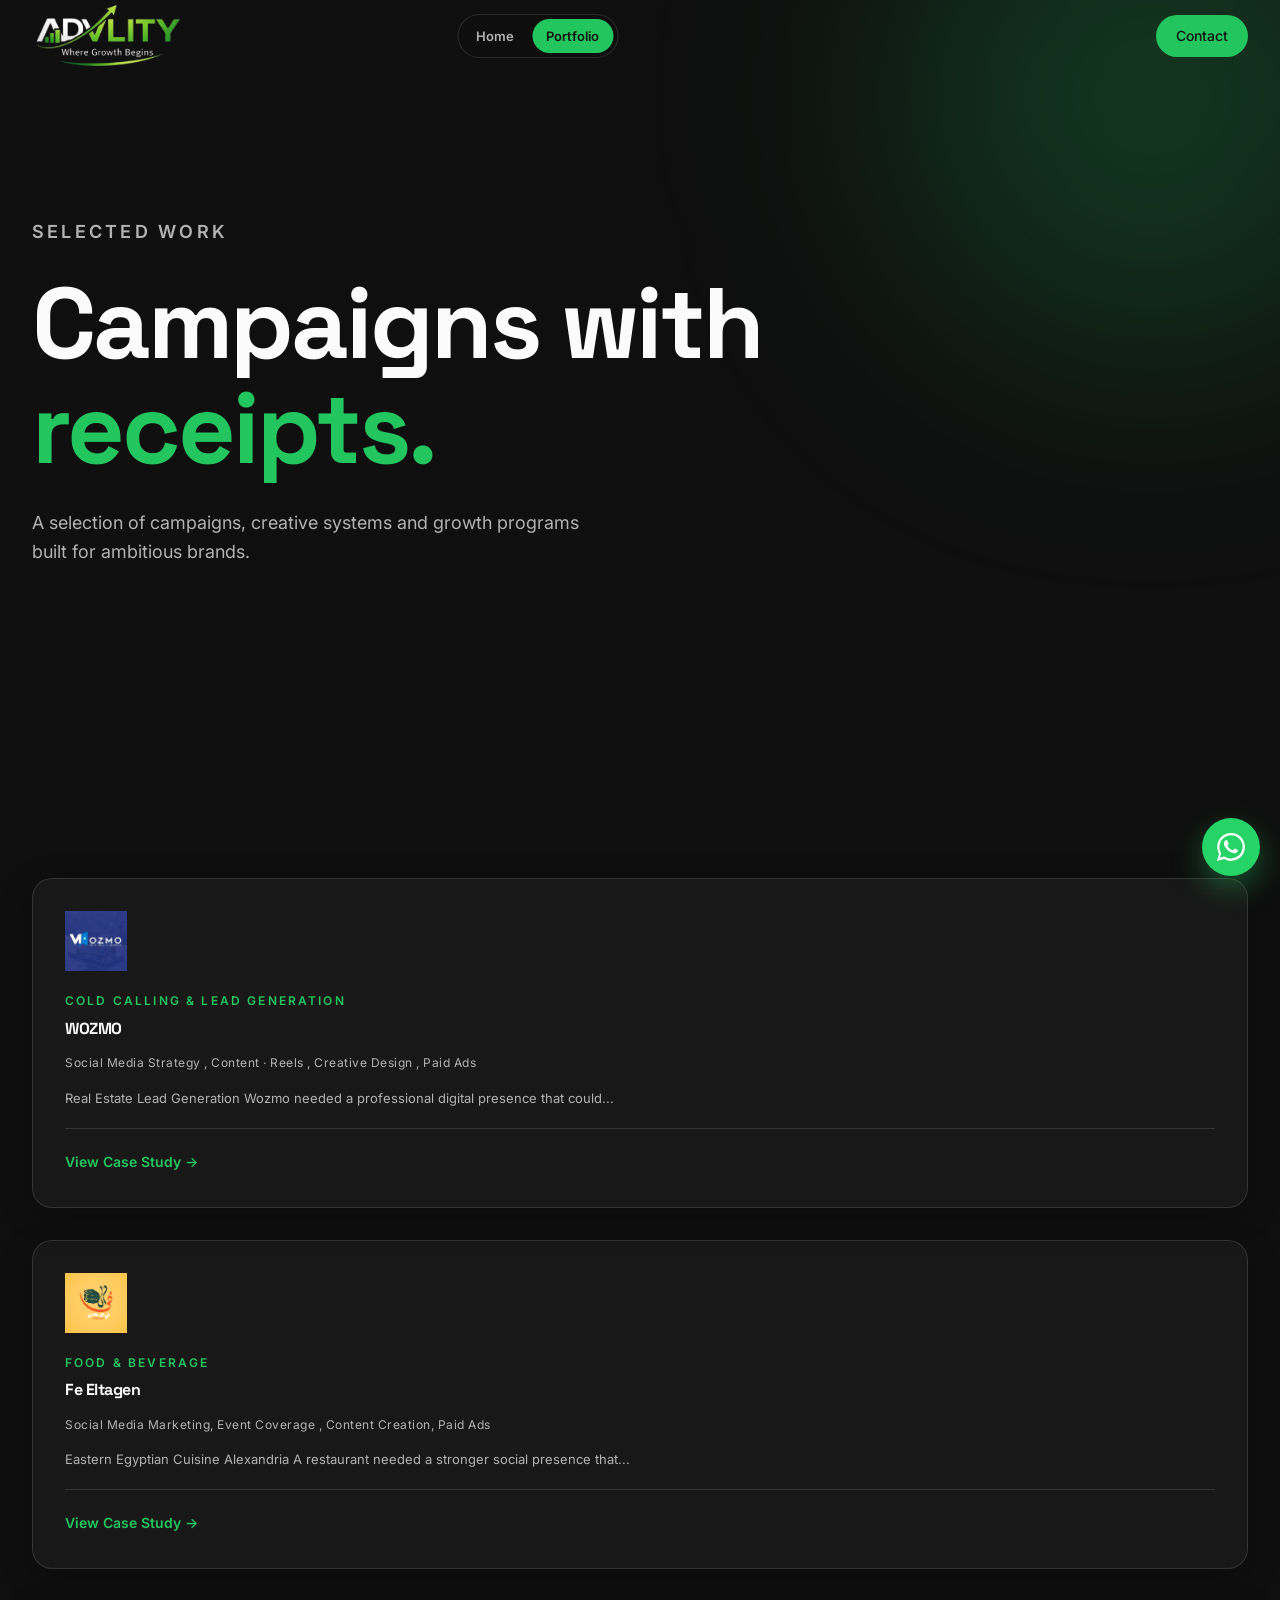
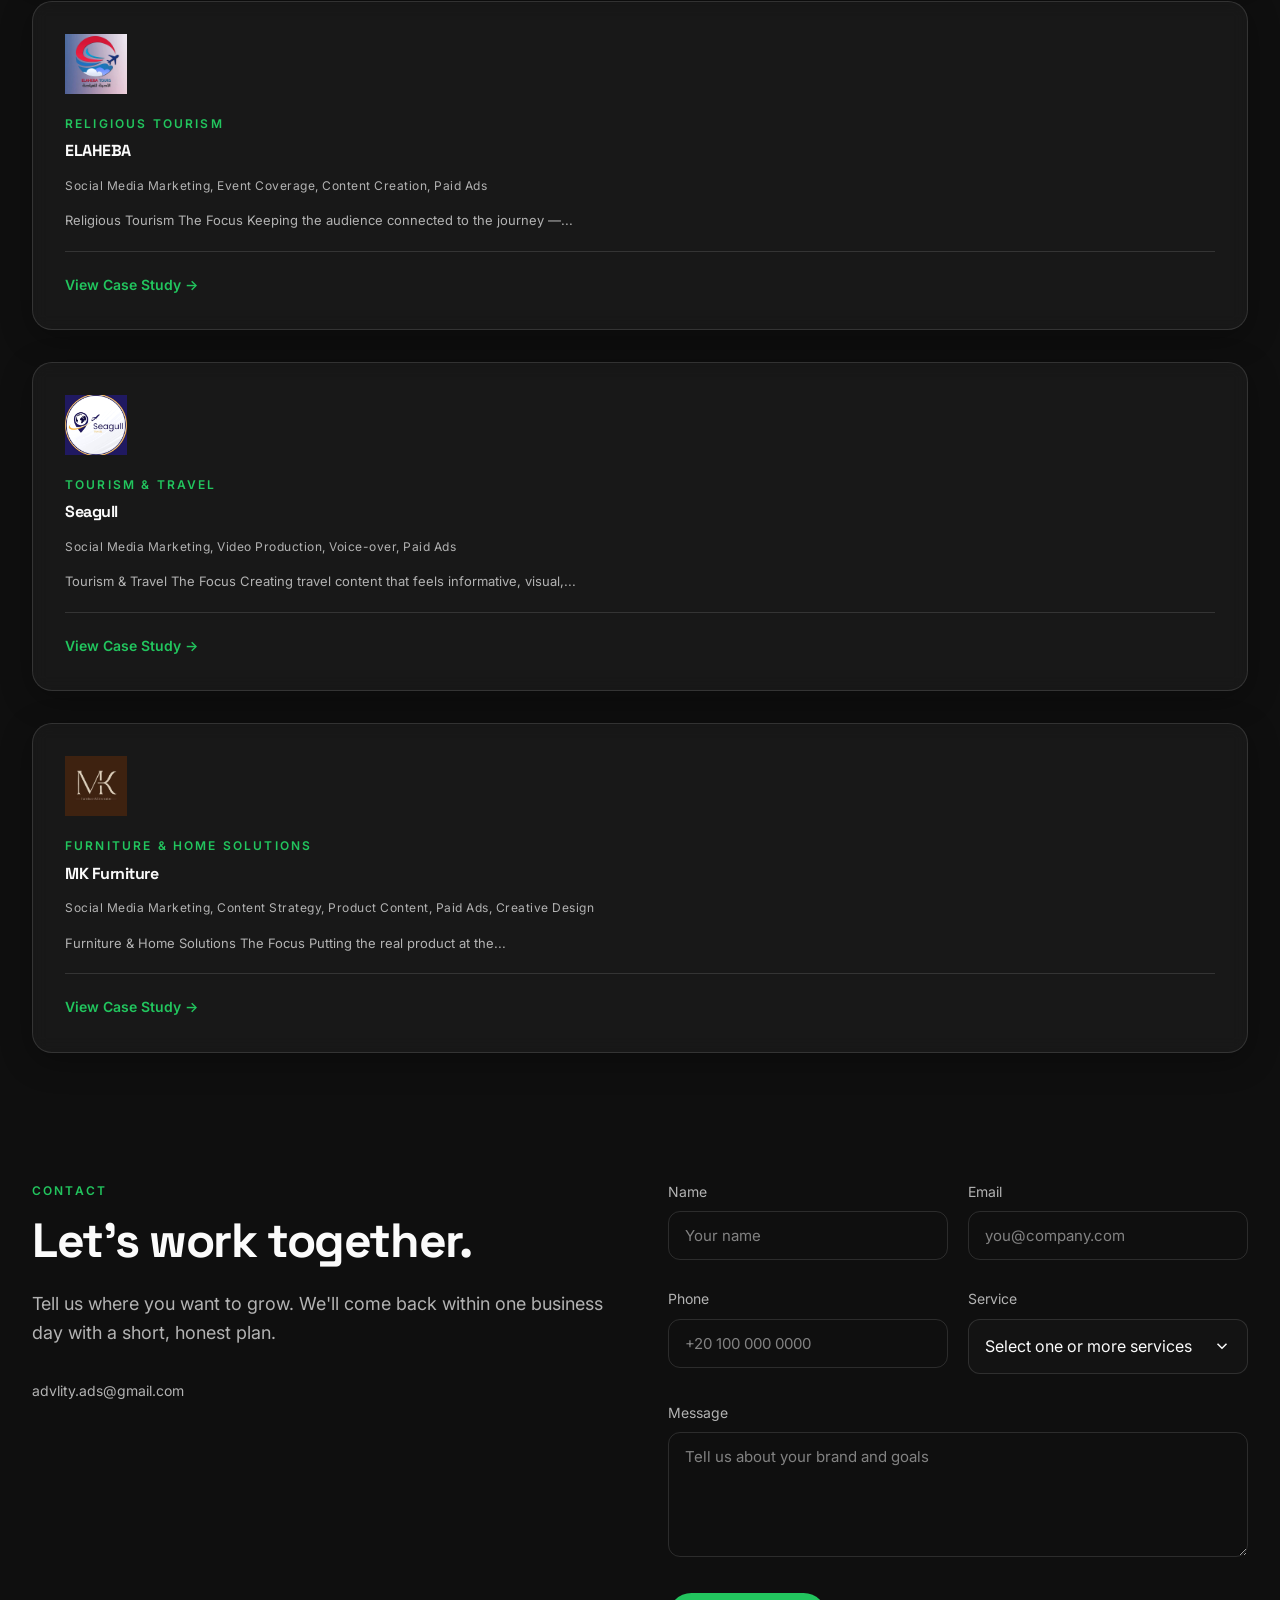
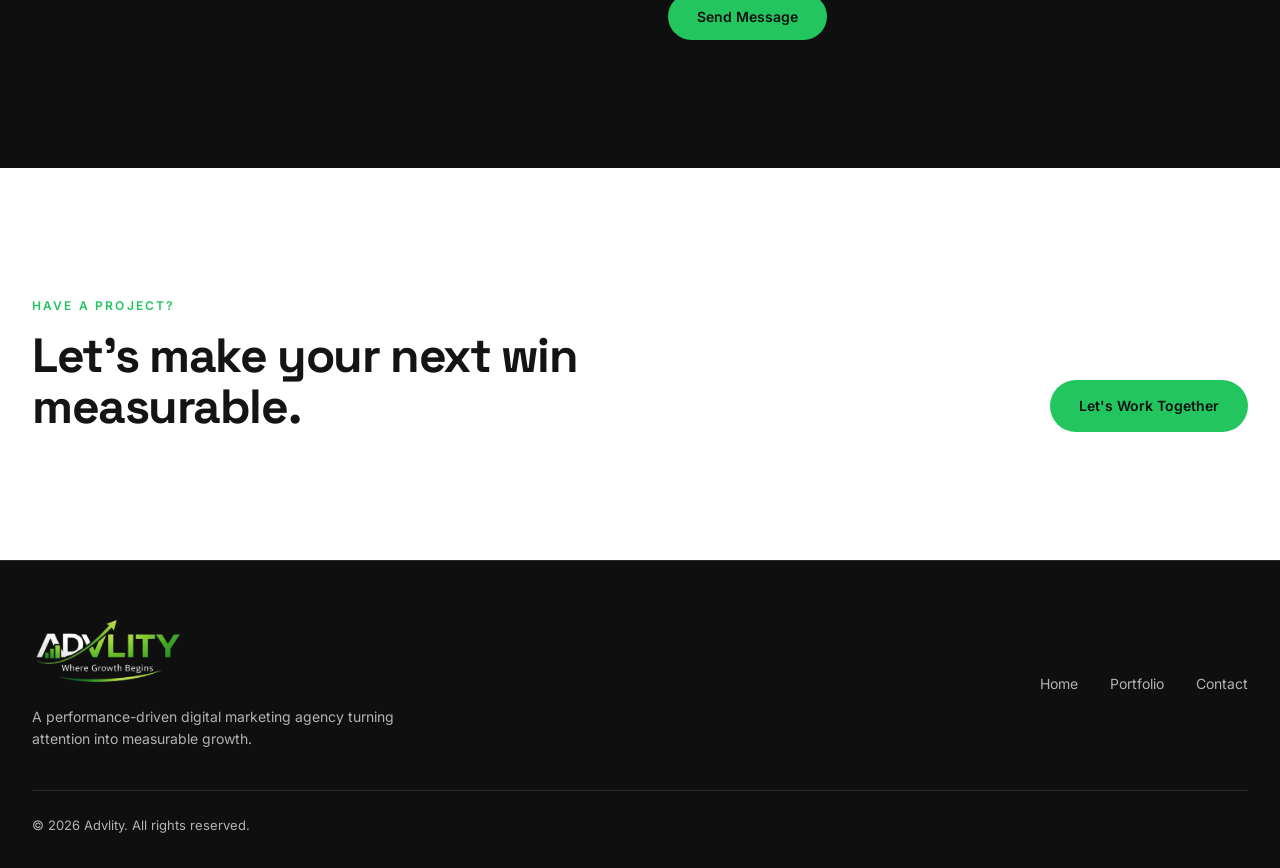
==== portfolio.html @ bb8b5048 "Upload website" ====
<!DOCTYPE html>
<html lang="en">
<head>
<meta charset="UTF-8" />
<meta name="viewport" content="width=device-width, initial-scale=1" />
<title>Portfolio — Advlity</title>
<meta name="description" content="Selected digital marketing campaigns and growth work from Advlity." />
<link rel="icon" type="image/png" href="Advlity-browser-icon.png" />
<link rel="preconnect" href="https://fonts.googleapis.com" />
<link rel="preconnect" href="https://fonts.gstatic.com" crossorigin />
<link href="https://fonts.googleapis.com/css2?family=Inter:wght@400;500;600;700&family=Space+Grotesk:wght@500;600;700&display=swap" rel="stylesheet" />
<link rel="stylesheet" href="css/styles.css" />
<script src="js/meta-pixel.js" defer></script>
<script src="js/main.js" defer></script>
</head>
<body class="portfolio-page">

<header class="navbar" id="navbar">
  <div class="container nav-inner">
    <a href="index.html" class="logo" aria-label="Advlity home"><img src="Advlity.png" alt="Advlity" width="150" height="69" /></a>
    <nav class="page-switcher" aria-label="Page navigation">
      <a href="index.html">Home</a>
      <a href="portfolio.html" class="active" aria-current="page">Portfolio</a>
    </nav>
    <nav class="nav-links">
      <a href="#contact" class="nav-cta">Contact</a>
    </nav>
    <button class="nav-toggle" id="navToggle" aria-label="Open menu" aria-expanded="false">
      <svg viewBox="0 0 24 24" fill="none" stroke="currentColor" stroke-width="2" stroke-linecap="round"><path d="M3 6h18M3 12h18M3 18h18"/></svg>
    </button>
  </div>
  <div class="mobile-menu" id="mobileMenu">
    <div class="container">
      <a href="index.html">Home</a>
      <a href="portfolio.html" class="active">Portfolio</a>
      <a href="#contact">Contact</a>
    </div>
  </div>
</header>

<main>
  <section class="hero portfolio-hero">
    <div class="container">
      <p class="eyebrow rise-in">Selected Work</p>
      <h1 class="rise-in">Campaigns with <em>receipts.</em></h1>
      <p class="rise-in">A selection of campaigns, creative systems and growth programs built for ambitious brands.</p>
    </div>
  </section>

  <section class="section section-dark portfolio-work">
    <div class="container">
      <div id="caseStudyCards" class="case-study-grid">
        <!-- Case study cards rendered by JavaScript -->
      </div>
    </div>
  </section>

  <!-- Case Study Modal -->
  <div id="caseStudyModal" class="modal" aria-hidden="true" role="dialog">
    <div class="modal-overlay"></div>
    <div class="modal-container">
      <div id="modalBody" class="modal-inner">
        <!-- Case study content rendered by JavaScript -->
      </div>
    </div>
  </div>

  <!-- Image Lightbox -->
  <div id="lightbox" class="lightbox" aria-hidden="true" role="dialog">
    <div class="lightbox-overlay"></div>
    <div class="lightbox-container">
      <button class="lightbox-close" id="lightboxClose" aria-label="Close lightbox">
        <svg viewBox="0 0 24 24" fill="none" stroke="currentColor" stroke-width="2">
          <path d="M18 6L6 18M6 6l12 12"/>
        </svg>
      </button>
      <div class="lightbox-content">
        <img id="lightboxImg" src="" alt="Lightbox image" />
      </div>
      <button class="lightbox-nav prev" id="lightboxPrev" aria-label="Previous image">
        <svg viewBox="0 0 24 24" fill="none" stroke="currentColor" stroke-width="2">
          <path d="M15 19l-7-7 7-7"/>
        </svg>
      </button>
      <button class="lightbox-nav next" id="lightboxNext" aria-label="Next image">
        <svg viewBox="0 0 24 24" fill="none" stroke="currentColor" stroke-width="2">
          <path d="M9 5l7 7-7 7"/>
        </svg>
      </button>
    </div>
  </div>

  <section class="section section-dark" id="contact" style="padding-top:0">
    <div class="container">
      <div class="contact-grid">
        <div>
          <p class="eyebrow">Contact</p>
          <h2 class="section-title">Let's work together.</h2>
          <p class="lead" style="margin-top:24px">Tell us where you want to grow. We'll come back within one business day with a short, honest plan.</p>
          <p style="margin-top:32px;font-size:14px;color:var(--ink-muted)">advlity.ads@gmail.com</p>
        </div>

        <form class="form" id="contactForm" novalidate>
          <div class="field">
            <label for="name">Name</label>
            <input id="name" name="name" type="text" placeholder="Your name" />
            <span class="error" data-error-for="name"></span>
          </div>
          <div class="field">
            <label for="email">Email</label>
            <input id="email" name="email" type="email" placeholder="you@company.com" />
            <span class="error" data-error-for="email"></span>
          </div>
          <div class="field">
            <label for="phone">Phone</label>
            <input id="phone" name="phone" type="tel" placeholder="+20 100 000 0000" />
            <span class="error" data-error-for="phone"></span>
          </div>
          <div class="field">
            <label>Service</label>
            <div class="multi-select" data-service-picker>
              <button type="button" class="multi-select-toggle" aria-expanded="false" aria-haspopup="true">
                <span class="multi-select-label">Select one or more services</span>
                <svg viewBox="0 0 24 24" fill="none" stroke="currentColor" stroke-width="2" aria-hidden="true">
                  <path d="M6 9l6 6 6-6"/>
                </svg>
              </button>
              <div class="multi-select-menu" role="listbox" aria-multiselectable="true"></div>
            </div>
            <span class="error" data-error-for="service"></span>
          </div>
          <div class="field full">
            <label for="message">Message</label>
            <textarea id="message" name="message" rows="5" placeholder="Tell us about your brand and goals"></textarea>
            <span class="error" data-error-for="message"></span>
          </div>
          <div class="full">
            <button type="submit" class="btn btn-primary" id="submitBtn">Send Message</button>
          </div>
        </form>
      </div>
    </div>
  </section>

  <section class="section portfolio-cta">
    <div class="container section-head">
      <div><p class="eyebrow">Have a project?</p><h2 class="section-title">Let's make your next win measurable.</h2></div>
      <a href="#contact" class="btn btn-primary">Let's Work Together</a>
    </div>
  </section>
</main>

<footer class="footer">
  <div class="container">
    <div class="footer-top">
      <div><a href="index.html" class="logo" aria-label="Advlity home"><img src="Advlity.png" alt="Advlity" width="150" height="69" /></a><p>A performance-driven digital marketing agency turning attention into measurable growth.</p></div>
      <div class="footer-links"><a href="index.html">Home</a><a href="portfolio.html">Portfolio</a><a href="#contact">Contact</a></div>
    </div>
    <div class="footer-bottom">© <span id="year"></span> Advlity. All rights reserved.</div>
  </div>
</footer>

<a class="whatsapp-float" href="https://wa.me/201026556175" target="_blank" rel="noopener noreferrer" aria-label="Chat on WhatsApp">
  <svg viewBox="0 0 24 24" aria-hidden="true" fill="currentColor">
    <path d="M20.52 3.48A11.77 11.77 0 0 0 12.08 0C5.48 0 .18 5.3.18 11.9c0 2.1.55 4.13 1.58 5.93L0 24l6.34-1.64A11.9 11.9 0 0 0 12.08 24c6.6 0 11.9-5.3 11.9-11.9 0-3.18-1.25-6.17-3.46-8.62ZM12.08 21.8c-1.92 0-3.8-.52-5.44-1.5l-.39-.23-3.76.97 1-3.66-.26-.38A9.9 9.9 0 0 1 2.18 11.9c0-5.46 4.45-9.9 9.9-9.9 2.64 0 5.13 1.03 6.99 2.9a9.8 9.8 0 0 1 2.9 6.99c0 5.46-4.44 9.9-9.9 9.9Zm5.43-7.41c-.3-.15-1.77-.87-2.04-.97-.28-.1-.48-.15-.68.15-.2.3-.77.97-.95 1.17-.17.2-.35.22-.65.08-.3-.15-1.28-.47-2.44-1.5-.9-.8-1.5-1.79-1.68-2.09-.18-.3-.02-.47.13-.62.14-.14.3-.35.45-.52.15-.17.2-.3.3-.5.1-.2.05-.38-.02-.53-.08-.15-.68-1.64-.93-2.24-.24-.58-.5-.5-.68-.5h-.58c-.2 0-.52.07-.8.38-.27.3-1.03 1-1.03 2.43s1.05 2.8 1.2 3c.15.2 2.06 3.14 5 4.39.7.3 1.24.48 1.67.62.7.22 1.34.19 1.84.12.56-.08 1.77-.72 2.02-1.42.25-.7.25-1.3.18-1.42-.08-.13-.28-.2-.58-.35Z"/>
  </svg>
</a>

<script>document.getElementById("year").textContent = new Date().getFullYear();</script>
</body>
</html>
---- css/styles.css ----
/* Advlity — Digital Marketing Agency
   Palette: black / white / green only */

:root {
  --black: #111111;
  --ink: #0f0f0f;
  --white: #ffffff;
  --green: #22c55e;
  --green-hover: #34d76b;
  --text: #141414;
  --muted: #6b6b6b;
  --border: #e5e5e5;
  --ink-fg: #fbfbfb;
  --ink-muted: #b3b3b3;
  --ink-border: rgba(255, 255, 255, 0.12);
  --radius: 16px;
  --maxw: 1280px;
}

* { margin: 0; padding: 0; box-sizing: border-box; }

html { scroll-behavior: smooth; }

body {
  font-family: "Inter", ui-sans-serif, system-ui, -apple-system, "Segoe UI", sans-serif;
  background: var(--white);
  color: var(--text);
  -webkit-font-smoothing: antialiased;
  line-height: 1.6;
}

h1, h2, h3, h4 {
  font-family: "Space Grotesk", ui-sans-serif, system-ui, sans-serif;
  letter-spacing: -0.03em;
  line-height: 1.05;
  font-weight: 700;
}

img { display: block; max-width: 100%; }
a { text-decoration: none; color: inherit; }

.container {
  width: 100%;
  max-width: var(--maxw);
  margin-inline: auto;
  padding-inline: 20px;
}

.section { padding: 96px 0; }
.section-dark { background: var(--ink); color: var(--ink-fg); }
.section-dark h1, .section-dark h2, .section-dark h3 { color: var(--ink-fg); }

.eyebrow {
  font-size: 12px;
  font-weight: 600;
  letter-spacing: 0.18em;
  text-transform: uppercase;
  color: var(--green);
}

.section-title { font-size: clamp(30px, 5vw, 48px); margin-top: 16px; max-width: 640px; }
.lead { font-size: 18px; color: var(--muted); }
.section-dark .lead { color: var(--ink-muted); }

/* Buttons */
.btn {
  display: inline-flex;
  align-items: center;
  justify-content: center;
  gap: 8px;
  border-radius: 999px;
  padding: 14px 28px;
  font-size: 14px;
  font-weight: 600;
  border: 1px solid transparent;
  cursor: pointer;
  transition: all 0.3s ease;
  font-family: inherit;
}
.btn-primary { background: var(--green); color: var(--black); }
.btn-primary:hover { background: var(--green-hover); transform: translateY(-2px); }
.btn-primary:disabled { opacity: 0.6; pointer-events: none; }
.btn-outline { border-color: currentColor; color: var(--ink-fg); background: transparent; }
.btn-outline:hover { background: var(--green); border-color: var(--green); color: var(--black); transform: translateY(-2px); }

/* Navbar */
.navbar {
  position: fixed;
  inset: 0 0 auto 0;
  z-index: 50;
  transition: all 0.3s ease;
  background: transparent;
}
.navbar.scrolled {
  background: rgba(15, 15, 15, 0.9);
  backdrop-filter: blur(12px);
  border-bottom: 1px solid var(--ink-border);
}
.nav-inner { display: flex; align-items: center; justify-content: space-between; height: 72px; }
.logo { display: inline-flex; align-items: center; width: 150px; height: 69px; flex: 0 0 150px; }

body {
  overflow-x: hidden;
}
.logo img { display: block; width: 150px; height: 69px; object-fit: contain; }
.page-switcher { position: absolute; left: 42%; display: flex; gap: 4px; transform: translateX(-50%); padding: 4px; border: 1px solid var(--ink-border); border-radius: 999px; background: rgba(15, 15, 15, 0.72); }
.page-switcher a { padding: 7px 14px; border-radius: 999px; color: var(--ink-muted); font-size: 13px; font-weight: 600; transition: all 0.2s; }
.page-switcher a:hover, .page-switcher a.active { background: var(--green); color: var(--black); }
.nav-links { display: none; align-items: center; gap: 36px; }
.nav-links a { font-size: 14px; font-weight: 500; color: var(--ink-muted); transition: color 0.2s; }
.nav-links a:hover { color: var(--green); }
.nav-cta { background: var(--green); color: var(--black) !important; border-radius: 999px; padding: 10px 20px; font-weight: 600; }
.nav-cta:hover { background: var(--green-hover); }
.nav-toggle { background: none; border: 0; color: var(--ink-fg); cursor: pointer; display: block; padding: 4px; }
.nav-toggle svg { width: 26px; height: 26px; }
.mobile-menu { display: none; background: var(--ink); border-top: 1px solid var(--ink-border); }
.mobile-menu.open { display: block; }
.mobile-menu a { display: block; padding: 12px 0; color: var(--ink-fg); font-weight: 500; }
.mobile-menu a:hover { color: var(--green); }

/* Hero */
.hero {
  position: relative;
  overflow: hidden;
  background: var(--ink);
  padding: 150px 0 100px;
}
.hero::after {
  content: "";
  position: absolute;
  top: -160px; right: -10%;
  width: 32rem; height: 32rem;
  border-radius: 50%;
  background: rgba(34, 197, 94, 0.22);
  filter: blur(120px);
  pointer-events: none;
}
.hero .container { position: relative; z-index: 1; }
.hero h1 {
  font-size: clamp(44px, 9vw, 100px);
  color: var(--ink-fg);
  margin-top: 24px;
  max-width: 950px;
}
.hero h1 em { font-style: normal; color: var(--green); }
.hero p { margin-top: 28px; max-width: 560px; color: var(--ink-muted); font-size: 18px; }
.hero-actions { margin-top: 40px; display: flex; flex-direction: column; gap: 16px; }

/* Cards grid */
.grid { display: grid; gap: 24px; margin-top: 56px; }
.grid-3 { grid-template-columns: 1fr; }
.grid-2 { grid-template-columns: 1fr; gap: 32px; }
.grid-4 { grid-template-columns: 1fr; }

.service-card {
  border: 1px solid var(--border);
  border-radius: var(--radius);
  padding: 32px;
  background: var(--white);
  transition: all 0.3s ease;
  display: flex;
  flex-direction: column;
  justify-content: space-between;
}
.service-card:hover { transform: translateY(-4px); border-color: var(--green); }
.service-card .num { font-family: "Space Grotesk", sans-serif; font-size: 14px; font-weight: 600; color: var(--muted); }
.service-card:hover .num { color: var(--green); }
.service-card h3 { font-size: 24px; margin-top: 24px; }
.service-card p { margin-top: 12px; font-size: 14px; color: var(--muted); }
.service-card .rule { display: block; height: 1px; width: 48px; background: var(--border); margin-top: 32px; transition: all 0.3s ease; }
.service-card:hover .rule { width: 96px; background: var(--green); }

/* Portfolio */
.work-card {
  overflow: hidden;
  border-radius: 24px;
  border: 1px solid var(--ink-border);
  background: var(--ink);
  cursor: default;
}
.work-card .thumb { aspect-ratio: 4 / 3; overflow: hidden; }
.work-card img { width: 100%; height: 100%; object-fit: cover; opacity: 0.8; transition: none; }
.work-body { display: flex; flex-wrap: wrap; align-items: flex-end; justify-content: space-between; gap: 16px; padding: 28px; }
.work-body h3 { font-size: 24px; margin-top: 8px; }
.work-body .services { font-size: 14px; color: var(--ink-muted); margin-top: 4px; }
.badge { background: var(--green); color: var(--black); border-radius: 999px; padding: 8px 16px; font-size: 14px; font-weight: 700; }
.static-badge { background: rgba(34, 197, 94, 0.12); color: var(--green); border: 1px solid rgba(34, 197, 94, 0.35); }

.client-showcase-grid {
  display: grid;
  grid-template-columns: repeat(auto-fit, minmax(190px, 1fr));
  gap: 24px;
  margin-top: 36px;
}

.client-card {
  display: flex;
  flex-direction: column;
  align-items: center;
  justify-content: center;
  gap: 14px;
  min-height: 190px;
  padding: 24px 18px 18px;
  border-radius: 22px;
  border: 1px solid rgba(255, 255, 255, 0.08);
  background: linear-gradient(180deg, rgba(255,255,255,0.03), rgba(255,255,255,0.015));
  box-shadow: inset 0 1px 0 rgba(255, 255, 255, 0.02);
  text-align: center;
  transition: transform 0.2s ease, border-color 0.2s ease;
}

.client-card:hover {
  transform: translateY(-2px);
  border-color: rgba(34, 197, 94, 0.35);
}

.client-logo {
  display: flex;
  align-items: center;
  justify-content: center;
  width: 100%;
  min-height: 90px;
}

.client-logo img {
  max-width: 170px;
  max-height: 76px;
  width: auto;
  height: auto;
  object-fit: contain;
  filter: none;
  opacity: 1;
}

.client-name-only {
  display: inline-flex;
  align-items: center;
  justify-content: center;
  min-height: 72px;
  font-size: 18px;
  font-weight: 700;
  letter-spacing: 0.08em;
  text-transform: uppercase;
  color: var(--green);
}

.client-card p {
  margin: 0;
  color: rgba(255, 255, 255, 0.9);
  font-size: 13px;
  font-weight: 600;
  letter-spacing: 0.08em;
  text-transform: uppercase;
}

.section-head { display: flex; flex-wrap: wrap; align-items: flex-end; justify-content: space-between; gap: 24px; }
.link-green { color: var(--green); font-size: 14px; font-weight: 600; display: inline-flex; gap: 6px; align-items: center; }

/* About */
.about-grid { display: grid; gap: 56px; }
.about-item { border-left: 2px solid var(--green); padding-left: 24px; }
.about-item + .about-item { margin-top: 32px; }
.about-item h3 { font-size: 20px; }
.about-item p { margin-top: 8px; color: var(--muted); }

.step-card { border: 1px solid var(--border); border-radius: var(--radius); padding: 28px; }
.step-card .num { font-family: "Space Grotesk", sans-serif; font-size: 14px; font-weight: 600; color: var(--green); }
.step-card h4 { font-size: 20px; margin-top: 16px; }
.step-card p { margin-top: 8px; font-size: 14px; color: var(--muted); }

/* Stats */
.stat .value { font-family: "Space Grotesk", sans-serif; font-size: clamp(44px, 8vw, 72px); font-weight: 700; color: var(--green); line-height: 1; }
.stat .label { margin-top: 12px; font-size: 12px; text-transform: uppercase; letter-spacing: 0.18em; color: var(--ink-muted); }

/* Contact */
.contact-grid { display: grid; gap: 56px; }
.form { display: grid; gap: 20px; }
.field label { display: block; font-size: 14px; color: var(--ink-muted); margin-bottom: 8px; }
.field input, .field select, .field textarea {
  width: 100%;
  border-radius: 12px;
  border: 1px solid var(--ink-border);
  background: transparent;
  padding: 14px 16px;
  color: var(--ink-fg);
  font-family: inherit;
  font-size: 15px;
  outline: none;
  transition: border-color 0.2s;
}
.field textarea { resize: vertical; }
.field select option { background: var(--ink); color: var(--ink-fg); }
.field input:focus, .field select:focus, .field textarea:focus { border-color: var(--green); }
.field input::placeholder, .field textarea::placeholder { color: rgba(179, 179, 179, 0.7); }

.multi-select {
  position: relative;
}

.multi-select-toggle {
  width: 100%;
  display: flex;
  align-items: center;
  justify-content: space-between;
  gap: 12px;
  border-radius: 12px;
  border: 1px solid var(--ink-border);
  background: rgba(255, 255, 255, 0.02);
  color: var(--ink-fg);
  padding: 14px 16px;
  cursor: pointer;
  font: inherit;
  transition: border-color 0.2s ease, box-shadow 0.2s ease;
}

.multi-select-toggle:hover,
.multi-select-toggle:focus-visible,
.multi-select.open .multi-select-toggle {
  border-color: var(--green);
  box-shadow: 0 0 0 3px rgba(49, 204, 153, 0.12);
  outline: none;
}

.multi-select-label {
  color: var(--ink-fg);
  white-space: nowrap;
  overflow: hidden;
  text-overflow: ellipsis;
}

.multi-select-toggle svg {
  width: 18px;
  height: 18px;
  transition: transform 0.2s ease;
}

.multi-select.open .multi-select-toggle svg {
  transform: rotate(180deg);
}

.multi-select-menu {
  position: absolute;
  top: calc(100% + 10px);
  left: 0;
  right: 0;
  display: none;
  background: rgba(14, 18, 22, 0.98);
  border: 1px solid var(--ink-border);
  border-radius: 12px;
  box-shadow: 0 20px 40px rgba(0, 0, 0, 0.28);
  z-index: 30;
  max-height: 280px;
  overflow-y: auto;
  padding: 10px;
}

.multi-select.open .multi-select-menu {
  display: block;
}

.multi-option {
  display: flex;
  align-items: center;
  gap: 10px;
  padding: 10px 12px;
  border-radius: 8px;
  cursor: pointer;
  color: var(--ink-fg);
  transition: background 0.2s ease;
}

.multi-option:hover {
  background: rgba(255, 255, 255, 0.04);
}

.multi-option input {
  width: 16px;
  height: 16px;
  accent-color: var(--green);
  margin: 0;
}

.multi-option span {
  font-size: 14px;
  color: var(--ink-fg);
}

.error { display: block; margin-top: 8px; font-size: 12px; color: #f26666; min-height: 0; }

/* Footer */
.footer { border-top: 1px solid var(--ink-border); background: var(--ink); color: var(--ink-fg); padding: 56px 0 32px; }
.footer-top { display: flex; flex-direction: column; gap: 32px; justify-content: space-between; }
.footer p { color: var(--ink-muted); font-size: 14px; margin-top: 12px; max-width: 380px; }
.footer-links { display: flex; flex-wrap: wrap; gap: 12px 32px; font-size: 14px; color: var(--ink-muted); }
.footer-links a:hover { color: var(--green); }
.footer-bottom { margin-top: 40px; padding-top: 24px; border-top: 1px solid var(--ink-border); font-size: 13px; color: var(--ink-muted); }

.whatsapp-float {
  position: fixed;
  right: 20px;
  bottom: 24px;
  z-index: 1000;
  width: 58px;
  height: 58px;
  display: inline-flex;
  align-items: center;
  justify-content: center;
  border-radius: 50%;
  background: #25d366;
  color: #ffffff;
  box-shadow: 0 12px 30px rgba(37, 211, 102, 0.35);
  transition: transform 0.2s ease, box-shadow 0.2s ease, filter 0.2s ease;
}

.whatsapp-float:hover {
  transform: translateY(-2px) scale(1.03);
  box-shadow: 0 16px 32px rgba(37, 211, 102, 0.45);
  filter: brightness(1.03);
}

.whatsapp-float:focus-visible {
  outline: 3px solid rgba(37, 211, 102, 0.35);
  outline-offset: 3px;
}

.whatsapp-float svg {
  width: 28px;
  height: 28px;
}

@media (max-width: 640px) {
  .whatsapp-float {
    right: 16px;
    bottom: 18px;
    width: 54px;
    height: 54px;
  }

  .whatsapp-float svg {
    width: 24px;
    height: 24px;
  }
}

/* Thank you page */
.thanks { min-height: 100vh; display: flex; flex-direction: column; background: var(--ink); }
.thanks main { flex: 1; display: flex; flex-direction: column; align-items: center; justify-content: center; text-align: center; padding: 160px 20px 100px; }
.check {
  width: 80px; height: 80px; border-radius: 50%;
  background: var(--green); color: var(--black);
  display: flex; align-items: center; justify-content: center;
}
.thanks h1 { font-size: clamp(30px, 6vw, 56px); color: var(--ink-fg); margin-top: 40px; max-width: 780px; }
.thanks p { margin-top: 24px; max-width: 520px; color: var(--ink-muted); font-size: 18px; }

/* Animation */
.rise-in { animation: rise-in 0.7s cubic-bezier(0.22, 1, 0.36, 1) both; }
@keyframes rise-in { from { opacity: 0; transform: translateY(18px); } to { opacity: 1; transform: none; } }

.reveal { opacity: 0; transform: translateY(24px); transition: opacity 0.7s ease, transform 0.7s ease; }
.reveal.visible { opacity: 1; transform: none; }


/* Case Study Portfolio */
.case-study-grid {
  display: grid;
  grid-template-columns: 1fr;
  gap: 32px;
  margin-top: 56px;
}

.case-study-card {
  border: 1px solid var(--ink-border);
  border-radius: 20px;
  padding: 24px;
  background: rgba(255, 255, 255, 0.04);
  backdrop-filter: blur(8px);
  cursor: pointer;
  transition: all 0.3s ease;
  display: flex;
  flex-direction: column;
  gap: 20px;
  box-shadow: 0 8px 32px rgba(0, 0, 0, 0.3);
  min-width: 0;
  overflow: hidden;
}

.case-study-card:hover {
  border-color: var(--green);
  background: rgba(255, 255, 255, 0.08);
  transform: translateY(-4px);
  box-shadow: 0 12px 48px rgba(34, 197, 94, 0.2);
}

.card-logo {
  height: 60px;
  display: flex;
  align-items: center;
  justify-content: flex-start;
  width: 100%;
  overflow: hidden;
}

.card-logo img {
  display: block;
  max-width: 210px;
  width: auto;
  height: auto;
  max-height: 62px;
  object-fit: contain;
  image-rendering: -webkit-optimize-contrast;
  image-rendering: crisp-edges;
  filter: contrast(1.05) brightness(1.02);
  backface-visibility: hidden;
  -webkit-font-smoothing: antialiased;
}

.card-content {
  min-width: 0;
  word-break: break-word;
  display: flex;
  flex-direction: column;
  gap: 8px;
}

.card-content h3 {
  font-size: 16px;
  margin-top: 0;
  margin-bottom: 0;
  color: var(--ink-fg);
  word-wrap: break-word;
  overflow-wrap: break-word;
  line-height: 1.3;
  max-width: 100%;
  white-space: normal;
}

.card-services {
  font-size: 12px;
  color: var(--ink-muted);
  margin-top: 6px;
  letter-spacing: 0.5px;
  word-wrap: break-word;
  overflow-wrap: break-word;
}

.card-brief {
  font-size: 13px;
  color: var(--ink-muted);
  margin-top: 8px;
  line-height: 1.5;
  word-wrap: break-word;
  overflow-wrap: break-word;
  white-space: normal;
  display: -webkit-box;
  -webkit-line-clamp: 2;
  -webkit-box-orient: vertical;
  overflow: hidden;
  text-overflow: ellipsis;
  max-height: 3.2em;
}

.card-action {
  margin-top: auto;
  padding-top: 20px;
  border-top: 1px solid var(--ink-border);
}

.view-link {
  font-size: 14px;
  font-weight: 600;
  color: var(--green);
  display: inline-flex;
  align-items: center;
  gap: 6px;
  transition: gap 0.3s ease;
}

.case-study-card:hover .view-link {
  gap: 10px;
}

/* Modal */
.modal {
  position: fixed;
  inset: 0;
  z-index: 100;
  display: none;
  opacity: 0;
  transition: opacity 0.3s ease;
}

.modal.active {
  display: flex;
  opacity: 1;
}

.modal-overlay {
  position: absolute;
  inset: 0;
  background: rgba(0, 0, 0, 0.7);
  backdrop-filter: blur(4px);
}

.modal-container {
  position: relative;
  z-index: 1;
  width: 100%;
  height: 100%;
  overflow-y: auto;
  background: var(--ink);
  display: flex;
  flex-direction: column;
}

.modal-inner {
  display: flex;
  flex-direction: column;
  flex: 1;
}

.modal-header {
  position: sticky;
  top: 0;
  z-index: 10;
  border-bottom: 1px solid var(--ink-border);
  padding: 20px 32px;
  background: var(--ink);
  display: flex;
  align-items: center;
  justify-content: space-between;
  gap: 20px;
}

.modal-close {
  background: none;
  border: 0;
  width: 40px;
  height: 40px;
  border-radius: 50%;
  display: flex;
  align-items: center;
  justify-content: center;
  color: var(--ink-muted);
  cursor: pointer;
  transition: all 0.2s ease;
  flex: 0 0 40px;
}

.modal-close:hover {
  background: rgba(255, 255, 255, 0.1);
  color: var(--green);
}

.modal-close svg {
  width: 20px;
  height: 20px;
}

.modal-nav {
  display: flex;
  align-items: center;
  gap: 16px;
  margin: 0 auto;
}

.modal-nav-btn {
  background: rgba(34, 197, 94, 0.1);
  border: 1px solid var(--green);
  width: 40px;
  height: 40px;
  border-radius: 8px;
  display: flex;
  align-items: center;
  justify-content: center;
  color: var(--green);
  cursor: pointer;
  transition: all 0.2s ease;
}

.modal-nav-btn:hover {
  background: var(--green);
  color: var(--black);
}

.modal-nav-btn svg {
  width: 20px;
  height: 20px;
}

.modal-counter {
  font-size: 14px;
  color: var(--ink-muted);
  font-weight: 600;
  min-width: 50px;
  text-align: center;
}

.modal-content {
  flex: 1;
  padding: 56px 20px;
  display: flex;
  flex-direction: column;
  align-items: stretch;
}

.modal-inner-container {
  max-width: 1200px;
  width: 100%;
  margin-left: auto;
  margin-right: auto;
}

.modal-footer {
  padding: 40px 32px 56px;
  display: flex;
  gap: 20px;
  justify-content: center;
  border-top: 1px solid var(--ink-border);
}

.modal-footer.show {
  display: flex;
}

.modal-nav-full {
  padding: 14px 28px;
  background: var(--green);
  color: var(--black);
  border: none;
  border-radius: 999px;
  font-weight: 600;
  font-size: 14px;
  cursor: pointer;
  transition: all 0.2s ease;
}

.modal-nav-full:hover {
  background: var(--green-hover);
  transform: translateY(-2px);
}

/* Case Study Header */
.case-study-header {
  display: flex;
  align-items: flex-end;
  gap: 40px;
  padding-bottom: 40px;
  border-bottom: 1px solid var(--ink-border);
  margin-bottom: 40px;
}

.header-logo {
  flex: 0 0 200px;
  display: flex;
  align-items: center;
  height: 100px;
}

.header-logo img {
  max-width: 100%;
  height: auto;
  object-fit: contain;
}

.header-info h2 {
  font-size: 44px;
  margin-top: 16px;
  color: var(--ink-fg);
}

/* Case Study Sections */
.case-study-sections {
  margin-bottom: 60px;
  display: grid;
  grid-template-columns: 1fr 1fr;
  gap: 48px;
}

.case-section {
  padding-bottom: 0;
}

.case-section h3 {
  font-size: 20px;
  color: var(--ink-fg);
  margin-bottom: 16px;
}

.case-section p {
  font-size: 15px;
  color: var(--ink-muted);
  line-height: 1.6;
}

.services-list {
  list-style: none;
  display: flex;
  flex-direction: column;
  gap: 12px;
}

.services-list li {
  font-size: 15px;
  color: var(--ink-muted);
  padding-left: 24px;
  position: relative;
}

.services-list li::before {
  content: "→";
  position: absolute;
  left: 0;
  color: var(--green);
  font-weight: 600;
}

/* Case Study Gallery */
.case-study-gallery {
  margin-bottom: 60px;
}

.case-study-gallery h3 {
  font-size: 20px;
  color: var(--ink-fg);
  margin-bottom: 24px;
}

.gallery-grid {
  display: grid;
  grid-template-columns: repeat(auto-fill, minmax(280px, 1fr));
  gap: 16px;
}

.gallery-item {
  aspect-ratio: 3/2;
  border-radius: 16px;
  overflow: hidden;
  cursor: pointer;
  background: rgba(255, 255, 255, 0.04);
  border: 1px solid var(--ink-border);
  transition: all 0.3s ease;
  box-shadow: 0 4px 16px rgba(0, 0, 0, 0.2);
}

.gallery-item:hover {
  border-color: var(--green);
  transform: scale(1.03);
  box-shadow: 0 8px 24px rgba(34, 197, 94, 0.15);
}

.gallery-item img {
  width: 100%;
  height: 100%;
  object-fit: cover;
  opacity: 1;
  transition: all 0.3s ease;
  image-rendering: -webkit-optimize-contrast;
  image-rendering: crisp-edges;
  filter: contrast(1.1) brightness(1.05) saturate(1.1);
  backface-visibility: hidden;
  -webkit-font-smoothing: antialiased;
}

.gallery-item:hover img {
  opacity: 1;
  filter: contrast(1.15) brightness(1.08) saturate(1.15);
}

/* Videos Section */
.case-study-videos {
  margin-bottom: 40px;
}

.case-study-videos h3 {
  font-size: 20px;
  color: var(--ink-fg);
  margin-bottom: 24px;
}

.videos-grid {
  display: grid;
  grid-template-columns: repeat(auto-fill, minmax(320px, 1fr));
  gap: 24px;
}

.video-container {
  aspect-ratio: 16/9;
  border-radius: 16px;
  overflow: hidden;
  background: #000;
  border: 1px solid var(--ink-border);
}

.video-container video {
  width: 100%;
  height: 100%;
  object-fit: contain;
}

/* Lightbox */
.lightbox {
  position: fixed;
  inset: 0;
  z-index: 200;
  display: none;
  opacity: 0;
  transition: opacity 0.3s ease;
}

.lightbox.active {
  display: flex;
  opacity: 1;
}

.lightbox-overlay {
  position: absolute;
  inset: 0;
  background: rgba(0, 0, 0, 0.95);
  backdrop-filter: blur(4px);
}

.lightbox-container {
  position: relative;
  z-index: 1;
  width: 100%;
  height: 100%;
  display: flex;
  align-items: center;
  justify-content: center;
  padding: 20px;
}

.lightbox-content {
  max-width: 90vw;
  max-height: 90vh;
  display: flex;
  align-items: center;
  justify-content: center;
}

.lightbox-content img {
  max-width: 100%;
  max-height: 100%;
  object-fit: contain;
  border-radius: 12px;
}

.lightbox-close {
  position: absolute;
  top: 20px;
  right: 20px;
  background: rgba(255, 255, 255, 0.1);
  border: 1px solid rgba(255, 255, 255, 0.2);
  width: 48px;
  height: 48px;
  border-radius: 50%;
  display: flex;
  align-items: center;
  justify-content: center;
  color: var(--ink-fg);
  cursor: pointer;
  transition: all 0.2s ease;
  z-index: 2;
}

.lightbox-close:hover {
  background: rgba(255, 255, 255, 0.2);
  border-color: rgba(255, 255, 255, 0.4);
}

.lightbox-close svg {
  width: 24px;
  height: 24px;
}

.lightbox-nav {
  position: absolute;
  top: 50%;
  transform: translateY(-50%);
  background: rgba(255, 255, 255, 0.1);
  border: 1px solid rgba(255, 255, 255, 0.2);
  width: 48px;
  height: 48px;
  border-radius: 50%;
  display: flex;
  align-items: center;
  justify-content: center;
  color: var(--ink-fg);
  cursor: pointer;
  transition: all 0.2s ease;
  z-index: 2;
}

.lightbox-nav:hover {
  background: rgba(255, 255, 255, 0.2);
  border-color: rgba(255, 255, 255, 0.4);
}

.lightbox-nav svg {
  width: 24px;
  height: 24px;
}

.lightbox-nav.prev {
  left: 20px;
}

.lightbox-nav.next {
  right: 20px;
}

@media (prefers-reduced-motion: reduce) {
  * { animation: none !important; transition: none !important; }
  .reveal { opacity: 1; transform: none; }
}

/* Responsive */
@media (min-width: 640px) {
  .grid-3 { grid-template-columns: repeat(2, 1fr); }
  .grid-4 { grid-template-columns: repeat(2, 1fr); }
  .hero-actions { flex-direction: row; }
  .form { grid-template-columns: 1fr 1fr; }
  .form .full { grid-column: 1 / -1; }
  .case-study-grid { grid-template-columns: 1fr; }
  .case-study-sections { grid-template-columns: 1fr; gap: 32px; }
  .gallery-grid { grid-template-columns: repeat(2, 1fr); }
  .videos-grid { grid-template-columns: 1fr; }
}

@media (min-width: 768px) {
  .container { padding-inline: 32px; }
  .section { padding: 128px 0; }
  .hero { padding: 190px 0 128px; }
  .grid-2 { grid-template-columns: repeat(2, 1fr); }
  .footer-top { flex-direction: row; align-items: center; }
  .case-study-grid { grid-template-columns: 1fr; }
  .case-study-card { padding: 28px; }
  .case-study-header { gap: 32px; }
  .case-study-sections { grid-template-columns: repeat(2, 1fr); }
  .gallery-grid { grid-template-columns: repeat(3, 1fr); }
  .videos-grid { grid-template-columns: repeat(2, 1fr); }
  .modal-content { padding: 56px 32px; }
  .modal-header { padding: 20px 32px; }
}

@media (min-width: 1024px) {
  .grid-3 { grid-template-columns: repeat(3, 1fr); }
  .grid-4 { grid-template-columns: repeat(4, 1fr); }
  .about-grid, .contact-grid { grid-template-columns: repeat(2, 1fr); }
  .nav-links { display: flex; }
  .nav-toggle { display: none; }
  .mobile-menu { display: none !important; }
  .case-study-grid { grid-template-columns: 1fr; }
  .case-study-card { padding: 32px; }
  .case-study-header { gap: 60px; }
  .case-study-sections { grid-template-columns: repeat(2, 1fr); gap: 48px; }
  .gallery-grid { grid-template-columns: repeat(4, 1fr); }
  .videos-grid { grid-template-columns: repeat(2, 1fr); }
}

@media (max-width: 639px) {
  .logo { width: 120px; height: 55px; flex-basis: 120px; }
  .logo img { width: 120px; height: 55px; }
  .page-switcher a { padding-inline: 10px; }
  .nav-inner { height: 64px; }
  .case-study-card { padding: 16px; }
  .case-study-grid { gap: 20px; }
  .modal-header { flex-direction: column; padding: 16px 20px; }
  .modal-nav { gap: 12px; }
  .modal-content { padding: 32px 16px; }
  .modal-footer { padding: 32px 16px 40px; flex-direction: column; }
  .modal-nav-full { width: 100%; }
  .case-study-header { flex-direction: column; align-items: flex-start; gap: 24px; }
  .header-logo { width: 100%; height: 60px; }
  .header-info h2 { font-size: 28px; }
  .case-study-sections { grid-template-columns: 1fr; gap: 32px; }
  .gallery-grid { grid-template-columns: repeat(2, 1fr); gap: 12px; }
  .videos-grid { grid-template-columns: 1fr; }
  .lightbox-nav { width: 40px; height: 40px; }
  .lightbox-close { width: 40px; height: 40px; }
  .lightbox-nav svg, .lightbox-close svg { width: 20px; height: 20px; }
}
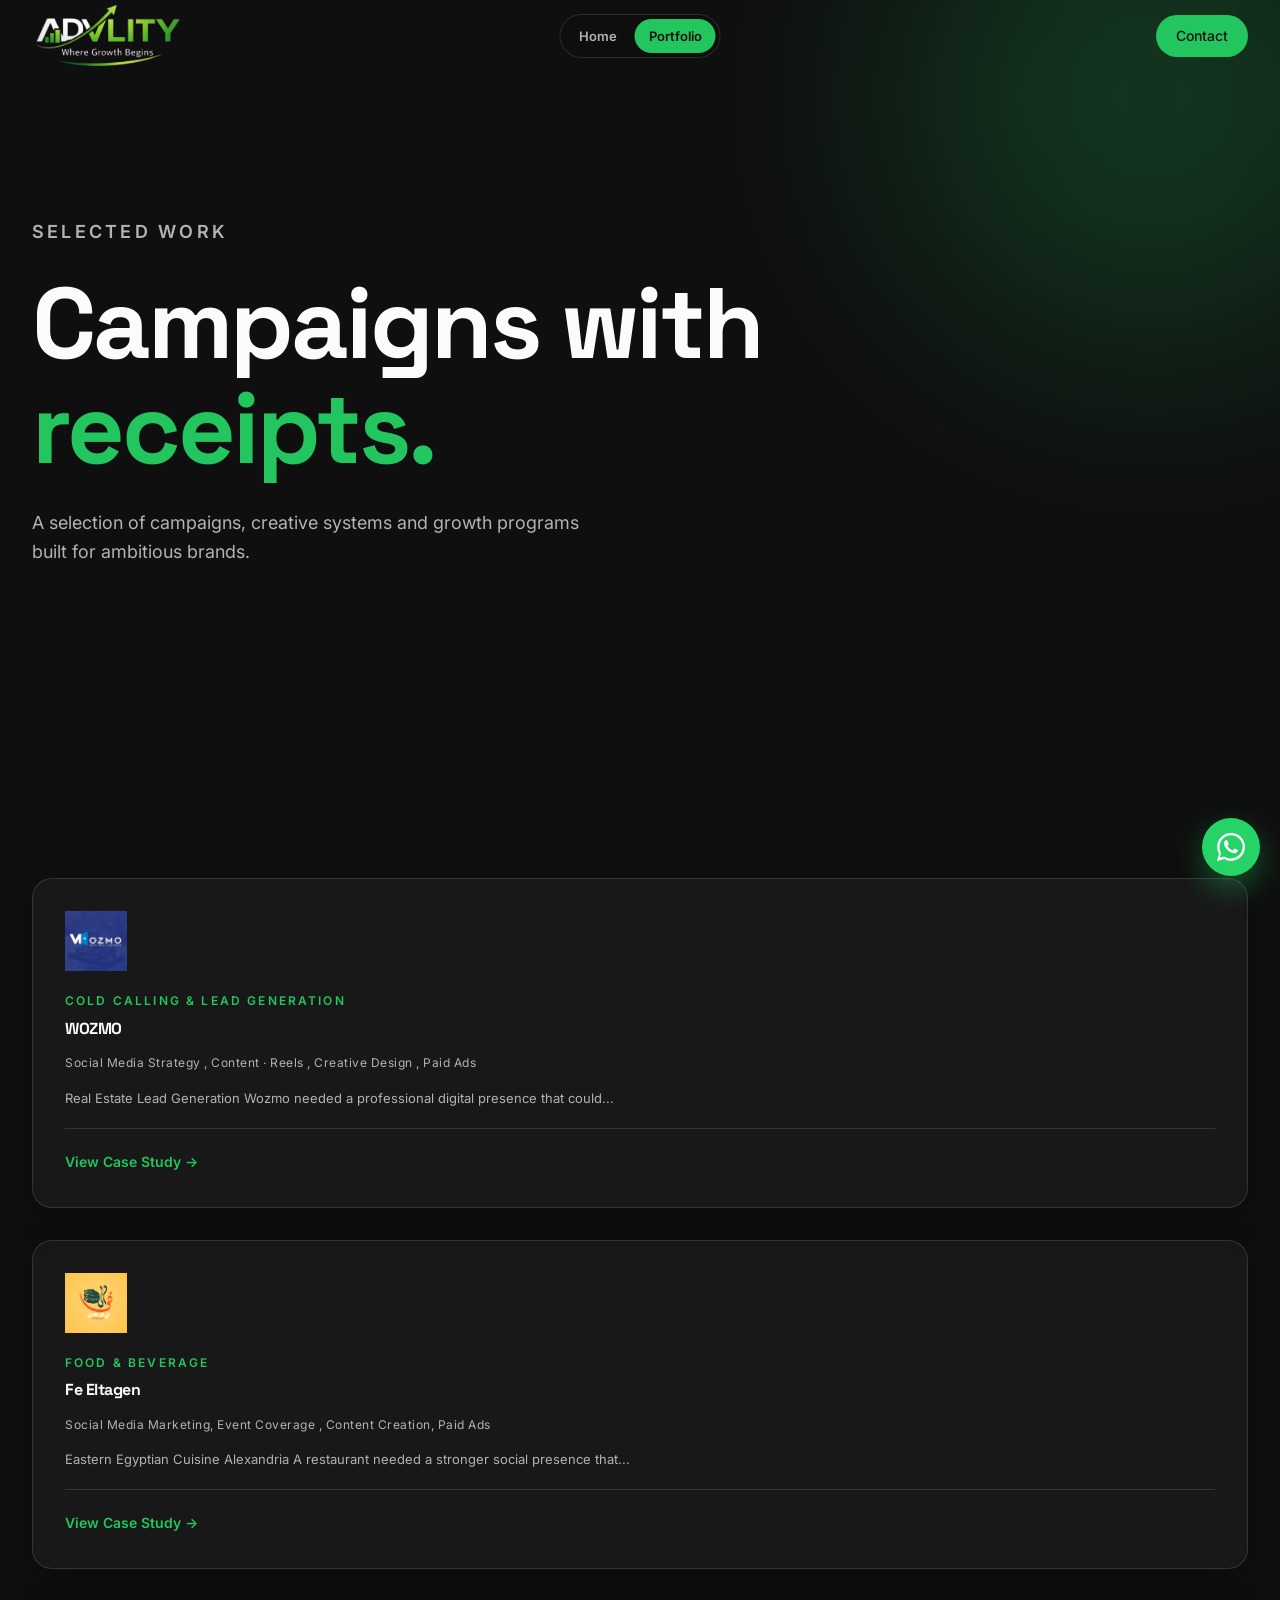
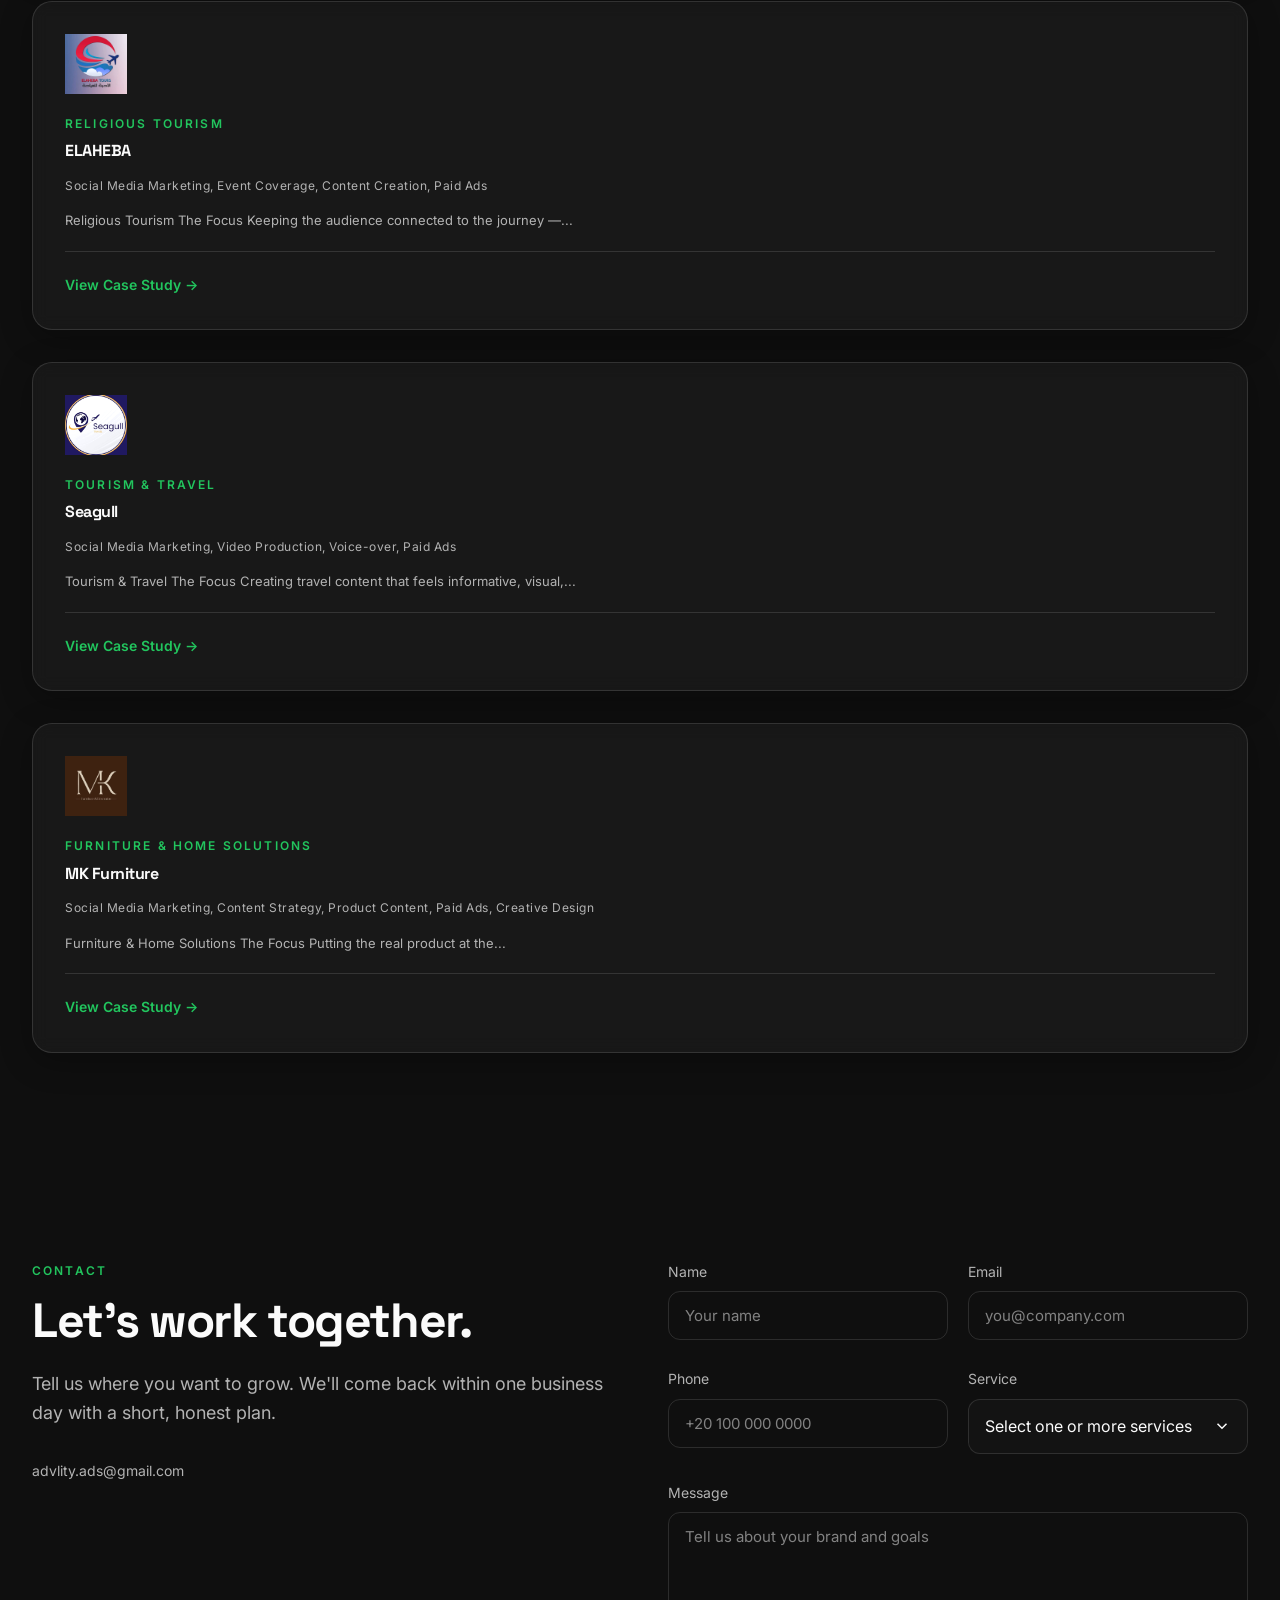
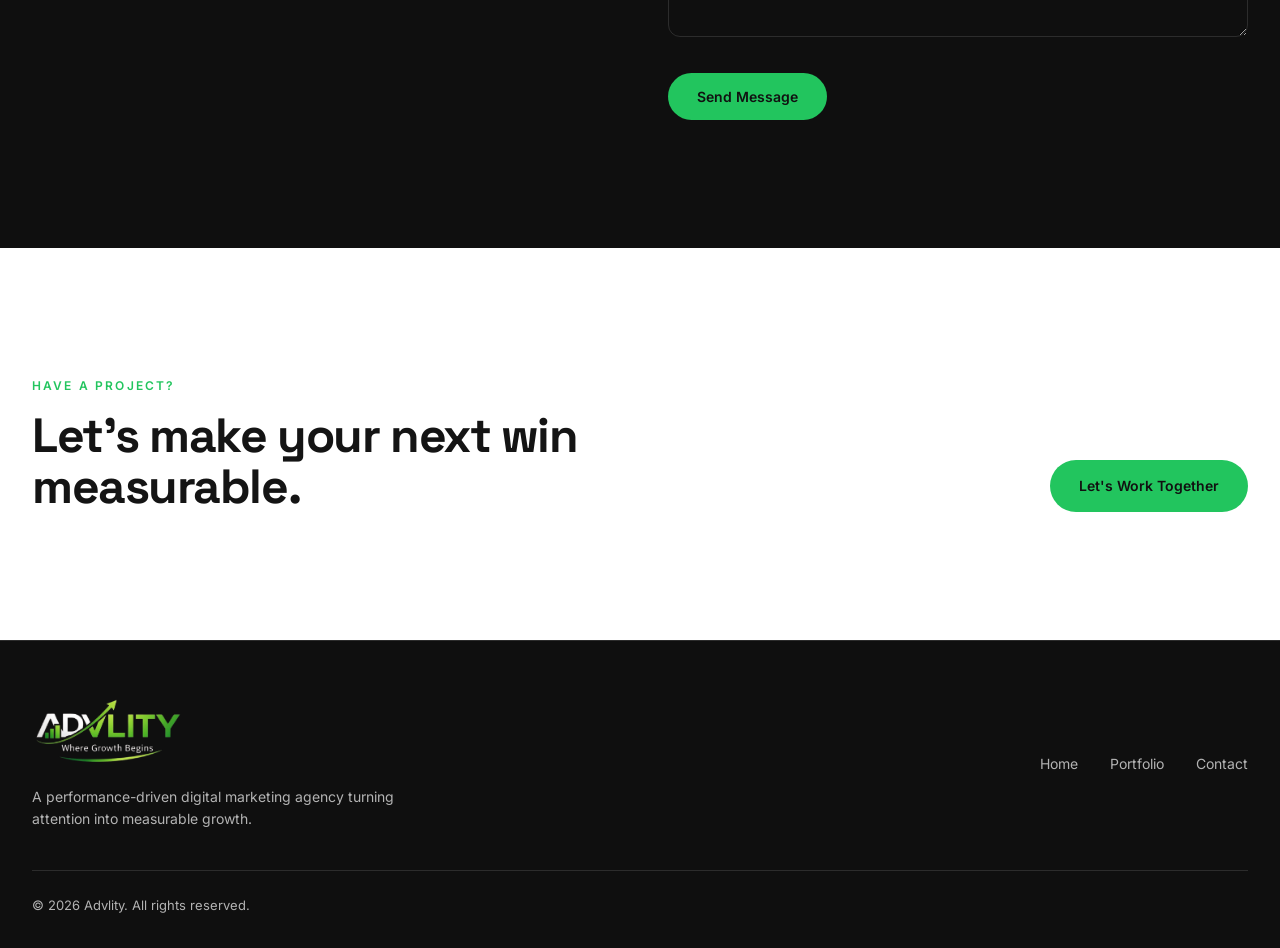
==== commit fb4aa964: "fix bugs" ====
--- a/portfolio.html
+++ b/portfolio.html
@@ -90,7 +90,7 @@
     </div>
   </div>
 
-  <section class="section section-dark" id="contact" style="padding-top:0">
+  <section class="section section-dark" id="contact" style="padding-top:80px">
     <div class="container">
       <div class="contact-grid">
         <div>
@@ -100,7 +100,7 @@
           <p style="margin-top:32px;font-size:14px;color:var(--ink-muted)">advlity.ads@gmail.com</p>
         </div>
 
-        <form class="form" id="contactForm" novalidate>
+        <form class="form" id="contactForm" novalidate action="https://formspree.io/f/xwlknkjb" method="POST">
           <div class="field">
             <label for="name">Name</label>
             <input id="name" name="name" type="text" placeholder="Your name" />
--- a/css/styles.css
+++ b/css/styles.css
@@ -46,7 +46,7 @@
   padding-inline: 20px;
 }
 
-.section { padding: 96px 0; }
+.section { padding: 80px 0; }
 .section-dark { background: var(--ink); color: var(--ink-fg); }
 .section-dark h1, .section-dark h2, .section-dark h3 { color: var(--ink-fg); }
 
@@ -103,7 +103,7 @@
   overflow-x: hidden;
 }
 .logo img { display: block; width: 150px; height: 69px; object-fit: contain; }
-.page-switcher { position: absolute; left: 42%; display: flex; gap: 4px; transform: translateX(-50%); padding: 4px; border: 1px solid var(--ink-border); border-radius: 999px; background: rgba(15, 15, 15, 0.72); }
+.page-switcher { position: absolute; left: 50%; transform: translateX(-50%); display: flex; gap: 4px; padding: 4px; border: 1px solid var(--ink-border); border-radius: 999px; background: rgba(15, 15, 15, 0.72); }
 .page-switcher a { padding: 7px 14px; border-radius: 999px; color: var(--ink-muted); font-size: 13px; font-weight: 600; transition: all 0.2s; }
 .page-switcher a:hover, .page-switcher a.active { background: var(--green); color: var(--black); }
 .nav-links { display: none; align-items: center; gap: 36px; }
@@ -115,6 +115,10 @@
 .nav-toggle svg { width: 26px; height: 26px; }
 .mobile-menu { display: none; background: var(--ink); border-top: 1px solid var(--ink-border); }
 .mobile-menu.open { display: block; }
+.mobile-menu-close { position: absolute; top: 16px; right: 16px; background: none; border: 0; color: var(--ink-muted); cursor: pointer; padding: 4px; }
+.mobile-menu-close:hover { color: var(--green); }
+.mobile-menu-close svg { width: 24px; height: 24px; }
+.mobile-menu .container { position: relative; padding-top: 48px; }
 .mobile-menu a { display: block; padding: 12px 0; color: var(--ink-fg); font-weight: 500; }
 .mobile-menu a:hover { color: var(--green); }
 
@@ -274,6 +278,41 @@
 
 /* Contact */
 .contact-grid { display: grid; gap: 56px; }
+
+/* CTA Strip */
+.cta-strip {
+  background: var(--ink);
+  color: var(--ink-fg);
+  padding: 80px 0;
+}
+.cta-strip-inner {
+  display: flex;
+  flex-direction: column;
+  gap: 32px;
+}
+@media (min-width: 768px) {
+  .cta-strip-inner {
+    flex-direction: row;
+    align-items: center;
+    justify-content: space-between;
+  }
+}
+.cta-strip-title {
+  font-size: clamp(24px, 4vw, 36px);
+  margin-top: 8px;
+}
+
+/* Video Grid */
+.videos-grid {
+  display: grid;
+  grid-template-columns: repeat(auto-fill, minmax(320px, 1fr));
+  gap: 24px;
+}
+@media (min-width: 1024px) {
+  .videos-grid {
+    grid-template-columns: repeat(3, 1fr);
+  }
+}
 .form { display: grid; gap: 20px; }
 .field label { display: block; font-size: 14px; color: var(--ink-muted); margin-bottom: 8px; }
 .field input, .field select, .field textarea {
@@ -1063,6 +1102,7 @@
   .logo { width: 120px; height: 55px; flex-basis: 120px; }
   .logo img { width: 120px; height: 55px; }
   .page-switcher a { padding-inline: 10px; }
+  .page-switcher { left: 57%; }
   .nav-inner { height: 64px; }
   .case-study-card { padding: 16px; }
   .case-study-grid { gap: 20px; }
